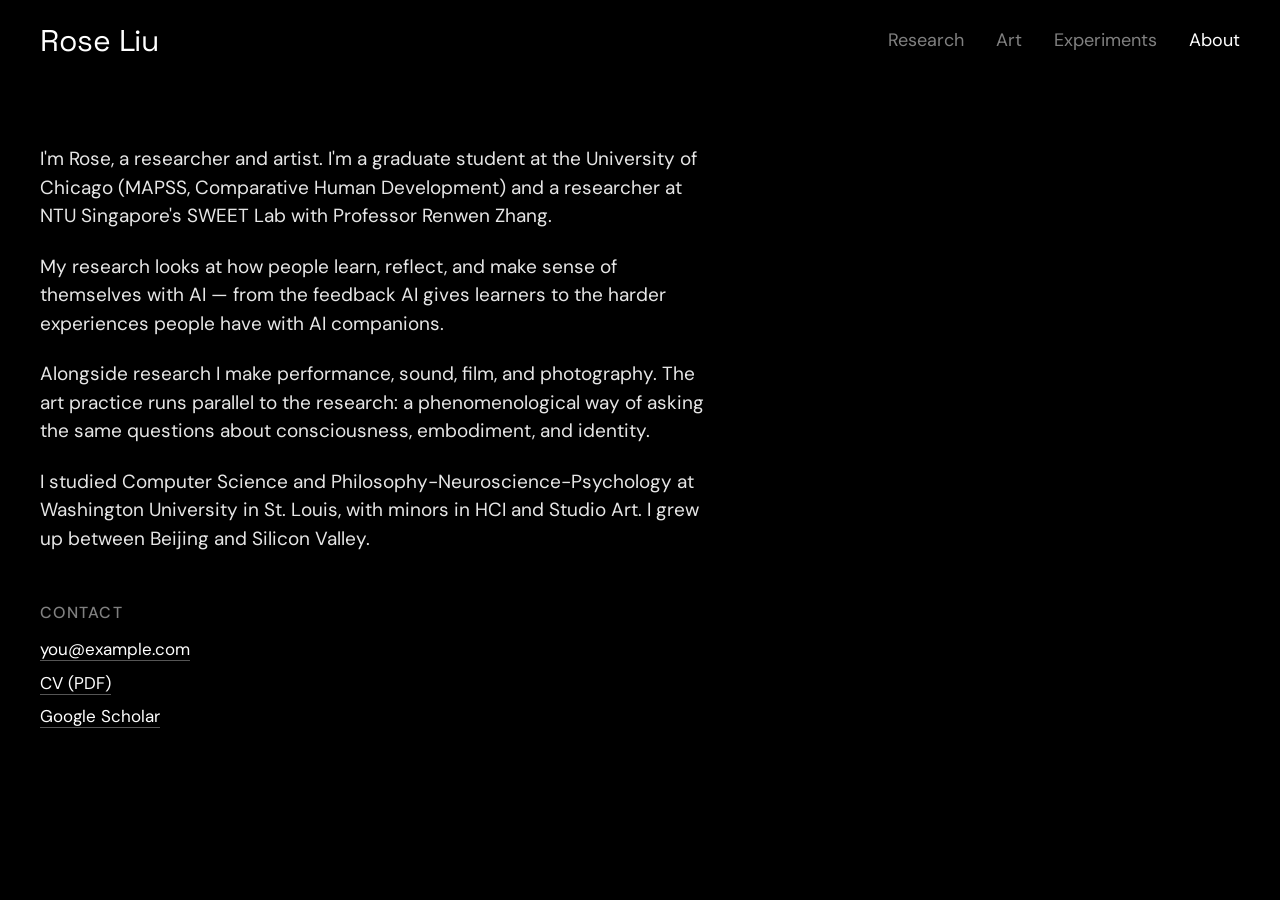
==== about/index.html @ 8718e039 "Add files via upload" ====
<!DOCTYPE html>
<html lang="en">
<head>
  <meta charset="utf-8">
  <meta name="viewport" content="width=device-width, initial-scale=1">
  <title>Rose Liu — About</title>
  <link rel="preconnect" href="https://fonts.googleapis.com">
  <link rel="preconnect" href="https://fonts.gstatic.com" crossorigin>
  <link href="https://fonts.googleapis.com/css2?family=DM+Sans:opsz,wght@9..40,300;9..40,400;9..40,500;9..40,600&family=Space+Grotesk:wght@400&display=swap" rel="stylesheet">
  <link rel="stylesheet" href="../style.css">
</head>
<body>
  <header class="site-header">
    <a class="name" href="../">Rose Liu</a>
    <nav class="site-nav">
      <a href="../">Research</a>
      <a href="../art/">Art</a>
      <a href="../experiments/">Experiments</a>
      <a href="./" class="current">About</a>
    </nav>
  </header>

  <main class="about">
    <p>I'm Rose, a researcher and artist. I'm a graduate student at the University of Chicago (MAPSS, Comparative Human Development) and a researcher at NTU Singapore's SWEET Lab with Professor Renwen Zhang.</p>
    <p>My research looks at how people learn, reflect, and make sense of themselves with AI — from the feedback AI gives learners to the harder experiences people have with AI companions.</p>
    <p>Alongside research I make performance, sound, film, and photography. The art practice runs parallel to the research: a phenomenological way of asking the same questions about consciousness, embodiment, and identity.</p>
    <p>I studied Computer Science and Philosophy-Neuroscience-Psychology at Washington University in St. Louis, with minors in HCI and Studio Art. I grew up between Beijing and Silicon Valley.</p>

    <h2>Contact</h2>
    <ul>
      <li><a href="mailto:you@example.com">you@example.com</a></li>
      <li><a href="#">CV (PDF)</a></li>
      <li><a href="#">Google Scholar</a></li>
    </ul>
  </main>
</body>
</html>
---- style.css ----
/* Rose Liu — personal site */
:root {
  --bg: #000;
  --fg: #fff;
  --muted: #b8b8b8;
  --dim: #808080;
  --line: #2a2a2a;
}

* { box-sizing: border-box; margin: 0; padding: 0; }

html { scroll-behavior: smooth; }

body {
  background: var(--bg);
  color: var(--fg);
  font-family: "DM Sans", system-ui, -apple-system, "Segoe UI", sans-serif;
  -webkit-font-smoothing: antialiased;
  line-height: 1.5;
}

a { color: inherit; text-decoration: none; }
img, video { display: block; max-width: 100%; }

/* ---------- Header ---------- */
.site-header {
  position: sticky;
  top: 0;
  z-index: 10;
  height: 81px;
  display: flex;
  align-items: center;
  padding-left: clamp(24px, 18vw, 202px);
  background: rgba(0, 0, 0, 0.55);
  backdrop-filter: blur(14px);
  -webkit-backdrop-filter: blur(14px);
}
.site-header .name {
  font-family: "Space Grotesk", "DM Sans", sans-serif;
  font-size: 30px;
  font-weight: 400;
  letter-spacing: -0.01em;
}

/* ---------- Home ---------- */
.hero {
  width: 100%;
  height: 470px;
  object-fit: cover;
  background: #000;
}

.filters {
  display: flex;
  flex-wrap: wrap;
  gap: 12px 38px;
  padding: 18px 40px 0;
  font-size: 20px;
}
.filters button {
  background: none;
  border: 0;
  color: var(--dim);
  font: inherit;
  cursor: pointer;
  transition: color 0.2s;
}
.filters button:hover,
.filters button.active { color: var(--fg); }

.grid {
  display: grid;
  grid-template-columns: repeat(2, minmax(0, 1fr));
  gap: 110px 53px;
  padding: 140px 40px 120px;
}
.card { display: block; }
.card .media {
  width: 100%;
  aspect-ratio: 489 / 325;
  object-fit: cover;
  background: #000;
}
.card .media.contain { object-fit: contain; }
.card h3 {
  margin-top: 40px;
  font-size: 18px;
  font-weight: 600;
  white-space: nowrap;
  overflow: hidden;
  text-overflow: ellipsis;
}
.card p {
  font-size: 14px;
  color: #d9d9d9;
}
a.card:hover .media { opacity: 0.85; transition: opacity 0.2s; }
.card.hidden { display: none; }

/* ---------- Case study ---------- */
.case {
  max-width: 900px;
  margin: 0 auto;
  padding: 66px 24px 120px;
}
.case h1 { font-size: 32px; font-weight: 500; }
.case .subtitle {
  margin-top: 12px;
  font-size: 22px;
  font-weight: 300;
  color: #d9d9d9;
}
.case .lede {
  margin-top: 40px;
  font-size: 18px;
  font-weight: 400;
}
.meta {
  display: grid;
  grid-template-columns: repeat(4, 1fr);
  gap: 24px;
  margin-top: 54px;
  padding-bottom: 60px;
  border-bottom: 1px solid var(--line);
}
.meta h4 { font-size: 16px; font-weight: 500; font-style: italic; }
.meta p { font-size: 16px; color: var(--muted); }
.meta .collab { color: var(--dim); }

.case section { margin-top: 64px; }
.case h2 { font-size: 30px; font-weight: 500; margin-bottom: 24px; }
.case section p,
.case section li { font-size: 18px; margin-bottom: 16px; }
.case section ul { padding-left: 22px; margin-bottom: 24px; }
.case h3 { font-size: 20px; font-weight: 600; margin: 32px 0 12px; }
.case .figure { margin: 40px auto; width: 100%; }

.quotes { display: grid; gap: 16px; margin-top: 16px; }
.quotes blockquote {
  border-left: 2px solid #555;
  padding: 4px 0 4px 18px;
  color: #d9d9d9;
  font-style: italic;
  font-size: 17px;
}

.impl-item { margin-top: 28px; }
.impl-item h3 { margin: 0 0 8px; }
.impl-item h3::before { content: "| "; color: var(--dim); }

.demos {
  display: flex;
  justify-content: center;
  gap: 24px;
  margin-top: 40px;
}
.demos video { height: 361px; width: auto; border-radius: 12px; }

.back {
  display: inline-block;
  margin-top: 80px;
  color: var(--muted);
  font-size: 16px;
}
.back:hover { color: var(--fg); }

/* ---------- Responsive ---------- */
@media (max-width: 760px) {
  .hero { height: 300px; }
  .grid { grid-template-columns: 1fr; gap: 64px; padding: 64px 20px 80px; }
  .filters { padding: 18px 20px 0; font-size: 17px; gap: 8px 22px; }
  .card h3 { margin-top: 20px; white-space: normal; }
  .meta { grid-template-columns: repeat(2, 1fr); }
  .demos video { height: 280px; }
}

/* ---------- Nav (v2) ---------- */
.site-header { justify-content: space-between; padding-right: 40px; }
.site-nav { display: flex; gap: 32px; font-size: 18px; }
.site-nav a { color: var(--dim); transition: color 0.2s; }
.site-nav a:hover, .site-nav a.current { color: var(--fg); }

.page-intro { padding: 56px 40px 0; max-width: 820px; }
.page-intro h1 { font-size: 32px; font-weight: 500; }
.page-intro p { margin-top: 14px; font-size: 18px; color: #d9d9d9; }
.page-intro + .grid { padding-top: 72px; }

/* text-only research list */
.list { padding: 72px 40px 120px; max-width: 980px; }
.list-item { padding: 28px 0; border-top: 1px solid var(--line); display: grid; grid-template-columns: 180px 1fr; gap: 24px; }
.list-item:last-child { border-bottom: 1px solid var(--line); }
.list-item .tag { color: var(--dim); font-size: 14px; padding-top: 3px; }
.list-item h3 { font-size: 20px; font-weight: 600; }
.list-item p { font-size: 15px; color: #d9d9d9; margin-top: 6px; }
.section-label { padding: 80px 40px 0; font-size: 20px; color: var(--dim); }

.placeholder {
  width: 100%; aspect-ratio: 489 / 325; background: #111;
  border: 1px dashed #333; display: flex; align-items: center; justify-content: center;
  color: #555; font-size: 14px;
}

/* about */
.about { max-width: 760px; padding: 64px 40px 120px; }
.about p { font-size: 19px; margin-bottom: 22px; color: #e6e6e6; }
.about h2 { font-size: 16px; font-weight: 500; color: var(--dim); margin: 48px 0 12px; text-transform: uppercase; letter-spacing: 0.08em; }
.about ul { list-style: none; }
.about li { font-size: 17px; margin-bottom: 8px; }
.about a { border-bottom: 1px solid #555; }
.about a:hover { border-color: #fff; }

@media (max-width: 760px) {
  .site-header { flex-direction: column; justify-content: center; align-items: flex-start; height: auto; padding: 14px 20px; gap: 6px; }
  .site-header .name { font-size: 24px; }
  .site-nav { gap: 20px; font-size: 16px; }
  .page-intro, .list, .about, .section-label { padding-left: 20px; padding-right: 20px; }
  .list-item { grid-template-columns: 1fr; gap: 6px; }
}
.site-header { padding-left: 40px; }
.grid:has(+ .section-label) { padding-bottom: 0; }
.section-label { padding-top: 96px; }
.section-label + .list { padding-top: 24px; }
@media (max-width: 760px) { .site-header { padding-left: 20px; } }
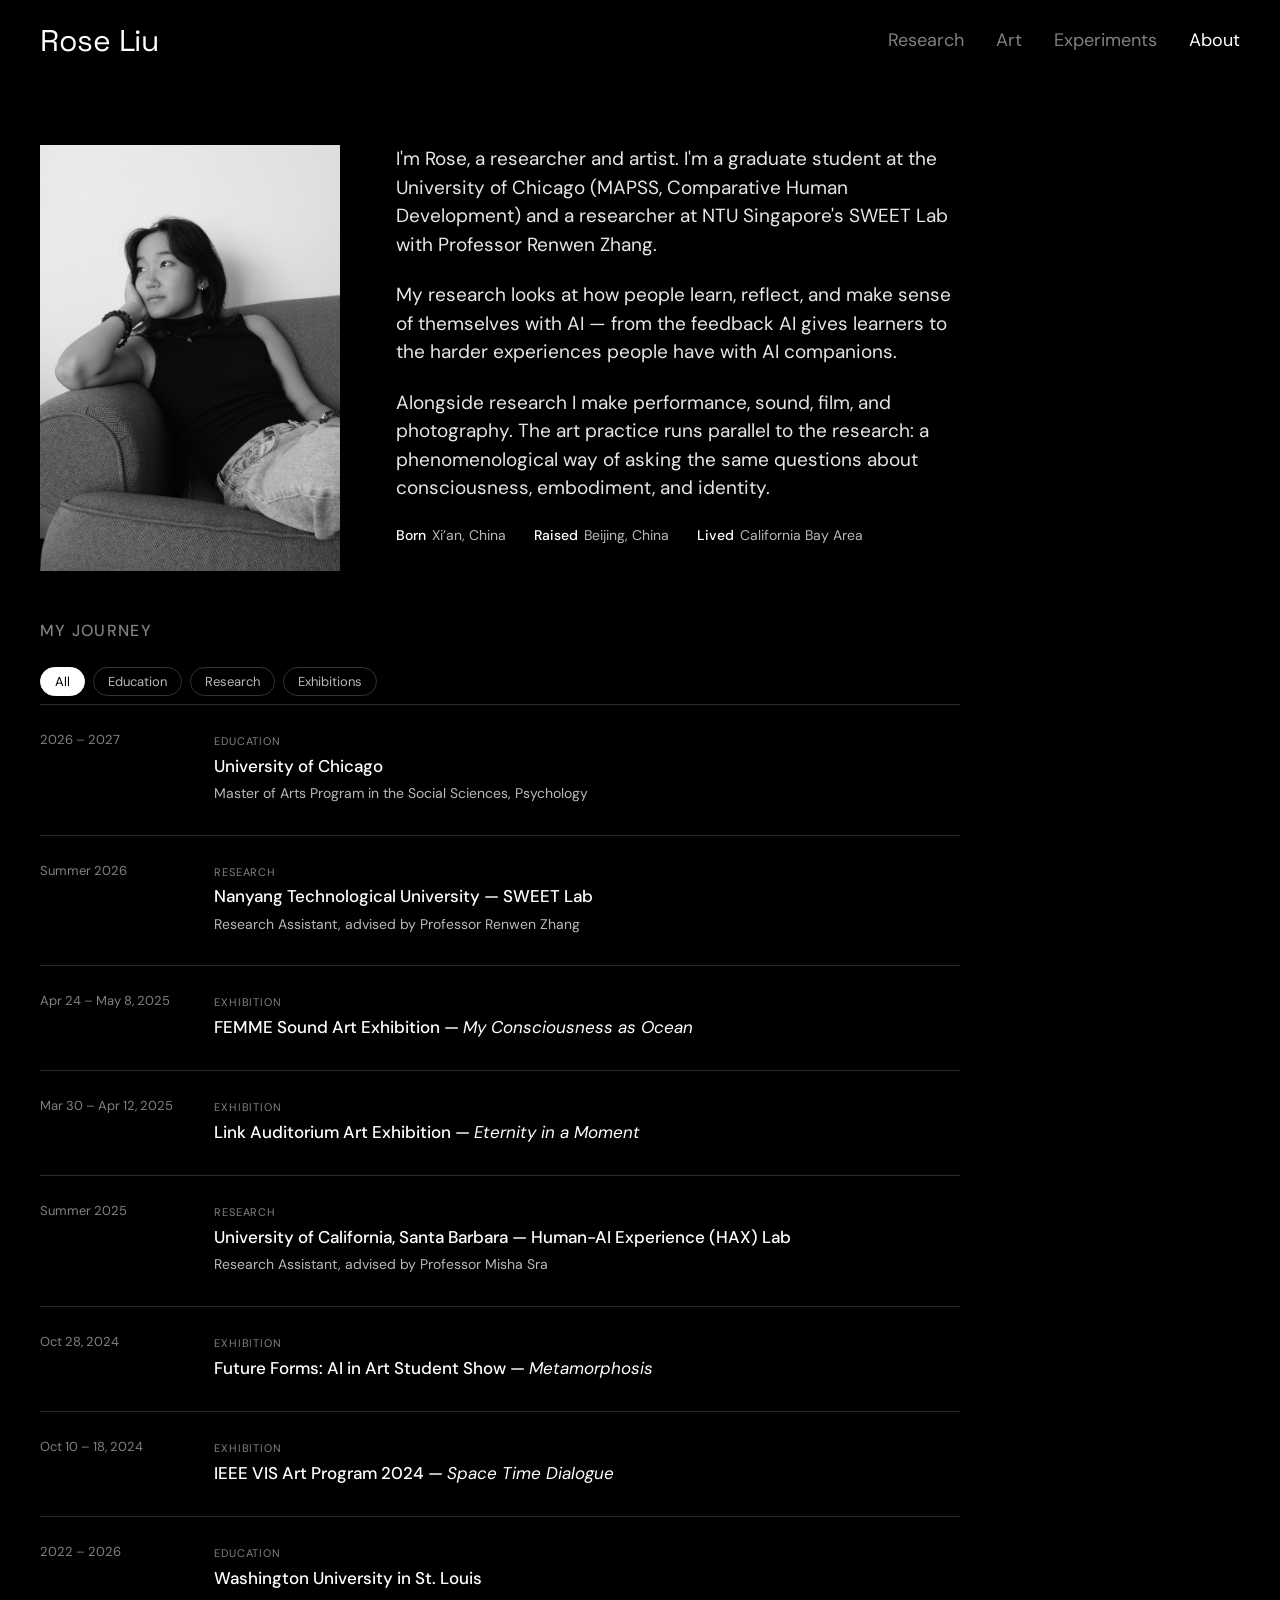
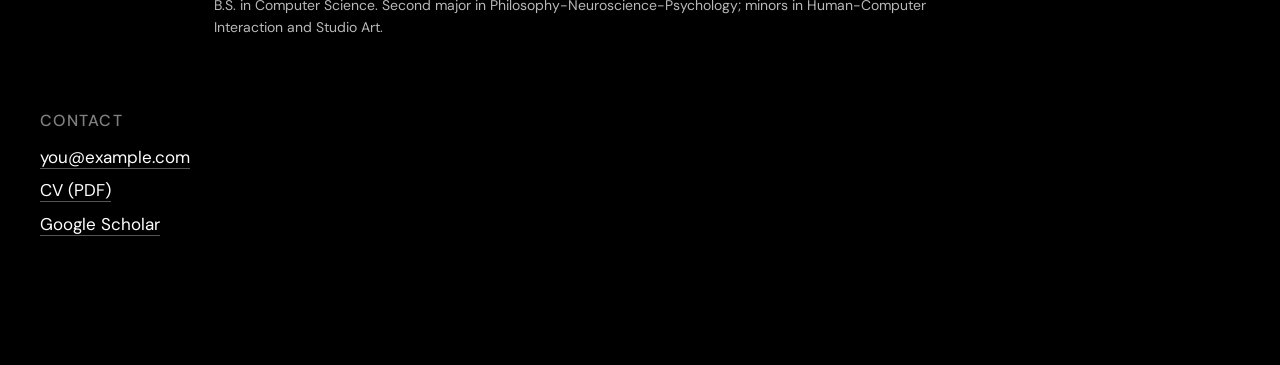
==== commit 4b567ce7: "About: portrait and My Journey timeline" ====
--- a/about/index.html
+++ b/about/index.html
@@ -6,8 +6,8 @@
   <title>Rose Liu — About</title>
   <link rel="preconnect" href="https://fonts.googleapis.com">
   <link rel="preconnect" href="https://fonts.gstatic.com" crossorigin>
-  <link href="https://fonts.googleapis.com/css2?family=DM+Sans:opsz,wght@9..40,300;9..40,400;9..40,500;9..40,600&family=Space+Grotesk:wght@400&display=swap" rel="stylesheet">
-  <link rel="stylesheet" href="../style.css">
+  <link href="https://fonts.googleapis.com/css2?family=DM+Sans:ital,opsz,wght@0,9..40,300;0,9..40,400;0,9..40,500;0,9..40,600;1,9..40,400&family=Space+Grotesk:wght@400&display=swap" rel="stylesheet">
+  <link rel="stylesheet" href="../style.css?v=4">
 </head>
 <body>
   <header class="site-header">
@@ -20,11 +20,92 @@
     </nav>
   </header>
 
-  <main class="about">
-    <p>I'm Rose, a researcher and artist. I'm a graduate student at the University of Chicago (MAPSS, Comparative Human Development) and a researcher at NTU Singapore's SWEET Lab with Professor Renwen Zhang.</p>
-    <p>My research looks at how people learn, reflect, and make sense of themselves with AI — from the feedback AI gives learners to the harder experiences people have with AI companions.</p>
-    <p>Alongside research I make performance, sound, film, and photography. The art practice runs parallel to the research: a phenomenological way of asking the same questions about consciousness, embodiment, and identity.</p>
-    <p>I studied Computer Science and Philosophy-Neuroscience-Psychology at Washington University in St. Louis, with minors in HCI and Studio Art. I grew up between Beijing and Silicon Valley.</p>
+  <main class="about wide">
+    <div class="about-top">
+      <img src="../assets/portrait.jpg" alt="Portrait of Rose Liu">
+      <div class="bio">
+        <p>I'm Rose, a researcher and artist. I'm a graduate student at the University of Chicago (MAPSS, Comparative Human Development) and a researcher at NTU Singapore's SWEET Lab with Professor Renwen Zhang.</p>
+        <p>My research looks at how people learn, reflect, and make sense of themselves with AI — from the feedback AI gives learners to the harder experiences people have with AI companions.</p>
+        <p>Alongside research I make performance, sound, film, and photography. The art practice runs parallel to the research: a phenomenological way of asking the same questions about consciousness, embodiment, and identity.</p>
+        <div class="places">
+          <span><b>Born</b>Xi’an, China</span>
+          <span><b>Raised</b>Beijing, China</span>
+          <span><b>Lived</b>California Bay Area</span>
+        </div>
+      </div>
+    </div>
+
+    <h2>My Journey</h2>
+    <div class="journey">
+      <div class="journey-filters" role="group" aria-label="Filter journey">
+        <button class="active" data-k="all">All</button>
+        <button data-k="edu">Education</button>
+        <button data-k="research">Research</button>
+        <button data-k="exhibit">Exhibitions</button>
+      </div>
+      <ol class="tl">
+        <li data-k="edu">
+          <span class="when">2026 – 2027</span>
+          <div>
+            <span class="kind">Education</span>
+            <h3>University of Chicago</h3>
+            <p>Master of Arts Program in the Social Sciences, Psychology</p>
+          </div>
+        </li>
+        <li data-k="research">
+          <span class="when">Summer 2026</span>
+          <div>
+            <span class="kind">Research</span>
+            <h3>Nanyang Technological University — SWEET Lab</h3>
+            <p>Research Assistant, advised by Professor Renwen Zhang</p>
+          </div>
+        </li>
+        <li data-k="exhibit">
+          <span class="when">Apr 24 – May 8, 2025</span>
+          <div>
+            <span class="kind">Exhibition</span>
+            <h3>FEMME Sound Art Exhibition — <em>My Consciousness as Ocean</em></h3>
+          </div>
+        </li>
+        <li data-k="exhibit">
+          <span class="when">Mar 30 – Apr 12, 2025</span>
+          <div>
+            <span class="kind">Exhibition</span>
+            <h3>Link Auditorium Art Exhibition — <em>Eternity in a Moment</em></h3>
+          </div>
+        </li>
+        <li data-k="research">
+          <span class="when">Summer 2025</span>
+          <div>
+            <span class="kind">Research</span>
+            <h3>University of California, Santa Barbara — Human-AI Experience (HAX) Lab</h3>
+            <p>Research Assistant, advised by Professor Misha Sra</p>
+          </div>
+        </li>
+        <li data-k="exhibit">
+          <span class="when">Oct 28, 2024</span>
+          <div>
+            <span class="kind">Exhibition</span>
+            <h3>Future Forms: AI in Art Student Show — <em>Metamorphosis</em></h3>
+          </div>
+        </li>
+        <li data-k="exhibit">
+          <span class="when">Oct 10 – 18, 2024</span>
+          <div>
+            <span class="kind">Exhibition</span>
+            <h3>IEEE VIS Art Program 2024 — <em>Space Time Dialogue</em></h3>
+          </div>
+        </li>
+        <li data-k="edu">
+          <span class="when">2022 – 2026</span>
+          <div>
+            <span class="kind">Education</span>
+            <h3>Washington University in St. Louis</h3>
+            <p>B.S. in Computer Science. Second major in Philosophy-Neuroscience-Psychology; minors in Human-Computer Interaction and Studio Art.</p>
+          </div>
+        </li>
+      </ol>
+    </div>
 
     <h2>Contact</h2>
     <ul>
@@ -33,5 +114,14 @@
       <li><a href="#">Google Scholar</a></li>
     </ul>
   </main>
+
+  <script>
+    const fb = document.querySelectorAll('.journey-filters button');
+    const rows = document.querySelectorAll('.tl li');
+    fb.forEach(b => b.addEventListener('click', () => {
+      fb.forEach(x => x.classList.toggle('active', x === b));
+      rows.forEach(r => r.hidden = b.dataset.k !== 'all' && r.dataset.k !== b.dataset.k);
+    }));
+  </script>
 </body>
 </html>
--- a/style.css
+++ b/style.css
@@ -221,3 +221,85 @@
 .section-label { padding-top: 96px; }
 .section-label + .list { padding-top: 24px; }
 @media (max-width: 760px) { .site-header { padding-left: 20px; } }
+
+/* ---------- Art works (v3) ---------- */
+.works-grid { padding-top: 64px; gap: 72px 53px; }
+.works-grid .card .media { aspect-ratio: auto; height: auto; }
+.works-grid .card h3 { margin-top: 20px; }
+.works-grid .card p { color: var(--muted); font-size: 13px; }
+
+.work-hero { width: 100%; max-height: 82vh; object-fit: cover; }
+.work-hero.contain { object-fit: contain; max-height: none; }
+.work-hero.video { max-width: 800px; margin: 0 auto; max-height: none; }
+.work { padding: 56px 50px 120px; max-width: 1110px; }
+.work h1 { font-size: 36px; font-weight: 600; letter-spacing: 0.01em; }
+.work .meta-lines { margin-top: 16px; font-size: 14px; color: var(--muted); line-height: 1.6; }
+.work audio { width: 100%; margin-top: 40px; }
+.work .label { margin: 56px 0 18px; font-size: 12px; letter-spacing: 0.08em; text-transform: uppercase; color: var(--muted); }
+.work .statement p { font-size: 16px; line-height: 1.65; margin-bottom: 22px; color: #e6e6e6; }
+.work .credit p { font-size: 13px; color: var(--muted); line-height: 1.6; }
+.gallery { display: grid; grid-template-columns: repeat(2, minmax(0, 1fr)); gap: 18px; padding: 0 50px 120px; }
+.gallery img { width: 100%; height: auto; }
+
+/* experiments gallery */
+.exp-grid { display: grid; grid-template-columns: repeat(2, minmax(0, 1fr)); gap: 24px; padding: 64px 40px 40px; }
+.exp-grid > * { width: 100%; aspect-ratio: 511 / 260; object-fit: cover; background: #000; }
+
+@media (max-width: 760px) {
+  .work { padding: 40px 20px 80px; }
+  .work h1 { font-size: 28px; }
+  .gallery, .exp-grid { grid-template-columns: 1fr; padding-left: 20px; padding-right: 20px; }
+}
+
+/* ---------- Experiments lightbox (v4) ---------- */
+.exp-item { position: relative; margin: 0; cursor: zoom-in; overflow: hidden; background: #000; aspect-ratio: 511 / 260; }
+.exp-grid > .exp-item { aspect-ratio: 511 / 260; }
+.exp-item > video, .exp-item > img { width: 100%; height: 100%; object-fit: cover; transition: transform .4s ease, opacity .3s; }
+.exp-item:hover > video, .exp-item:hover > img { transform: scale(1.02); opacity: .9; }
+.exp-item figcaption { display: none; }
+.exp-item:focus-visible { outline: 1px solid #fff; outline-offset: 3px; }
+
+.lightbox { position: fixed; inset: 0; z-index: 100; background: rgba(0,0,0,.94); display: none;
+  flex-direction: column; align-items: center; justify-content: center; padding: 48px 24px; cursor: zoom-out; }
+.lightbox.open { display: flex; }
+.lightbox .lb-media { max-width: min(1200px, 92vw); max-height: 74vh; }
+.lightbox .lb-media > * { max-width: 100%; max-height: 74vh; display: block; margin: 0 auto; }
+.lightbox .lb-cap { max-width: 640px; margin-top: 22px; text-align: center; cursor: auto; }
+.lightbox .lb-cap strong { display: block; font-size: 17px; font-weight: 500; }
+.lightbox .lb-cap span { display: block; margin-top: 6px; font-size: 14px; color: var(--muted); line-height: 1.6; }
+.lightbox .lb-btn { position: absolute; background: none; border: 0; color: #aaa; font: 300 34px/1 "DM Sans", sans-serif; cursor: pointer; padding: 12px; }
+.lightbox .lb-btn:hover { color: #fff; }
+.lb-close { top: 14px; right: 18px; }
+.lb-prev { left: 12px; top: 50%; transform: translateY(-50%); }
+.lb-next { right: 12px; top: 50%; transform: translateY(-50%); }
+
+/* ---------- About: profile + journey (v4) ---------- */
+.about-top { display: grid; grid-template-columns: 300px 1fr; gap: 56px; align-items: start; }
+.about-top img { width: 100%; height: auto; }
+.about-top .bio p:first-child { margin-top: 0; }
+.places { display: flex; flex-wrap: wrap; gap: 10px 28px; margin-top: 8px; font-size: 14px; color: var(--muted); }
+.places b { color: var(--fg); font-weight: 500; margin-right: 6px; }
+
+.journey { margin-top: 24px; }
+.journey-filters { display: flex; gap: 8px; flex-wrap: wrap; margin-bottom: 8px; }
+.journey-filters button { background: none; border: 1px solid #333; color: var(--muted); border-radius: 999px;
+  padding: 5px 14px; font: 13px "DM Sans", sans-serif; cursor: pointer; transition: all .2s; }
+.journey-filters button:hover { border-color: #777; color: #fff; }
+.journey-filters button.active { background: #fff; border-color: #fff; color: #000; }
+.tl { list-style: none; }
+.tl li { display: grid; grid-template-columns: 150px 1fr; gap: 24px; padding: 22px 0; border-top: 1px solid var(--line); }
+.tl li[hidden] { display: none; }
+.tl .when { font-size: 13px; color: var(--dim); padding-top: 3px; }
+.tl .kind { display: inline-block; font-size: 11px; letter-spacing: .08em; text-transform: uppercase; color: var(--dim); margin-bottom: 4px; }
+.tl h3 { font-size: 17px; font-weight: 500; }
+.tl h3 em { font-style: italic; font-weight: 400; }
+.tl p { font-size: 14px !important; color: var(--muted) !important; margin: 4px 0 0 !important; line-height: 1.55; }
+
+.about.wide { max-width: 1000px; }
+
+@media (max-width: 760px) {
+  .about-top { grid-template-columns: 1fr; gap: 28px; }
+  .about-top img { max-width: 260px; }
+  .tl li { grid-template-columns: 1fr; gap: 4px; }
+  .lb-prev, .lb-next { top: auto; bottom: 10px; transform: none; }
+}
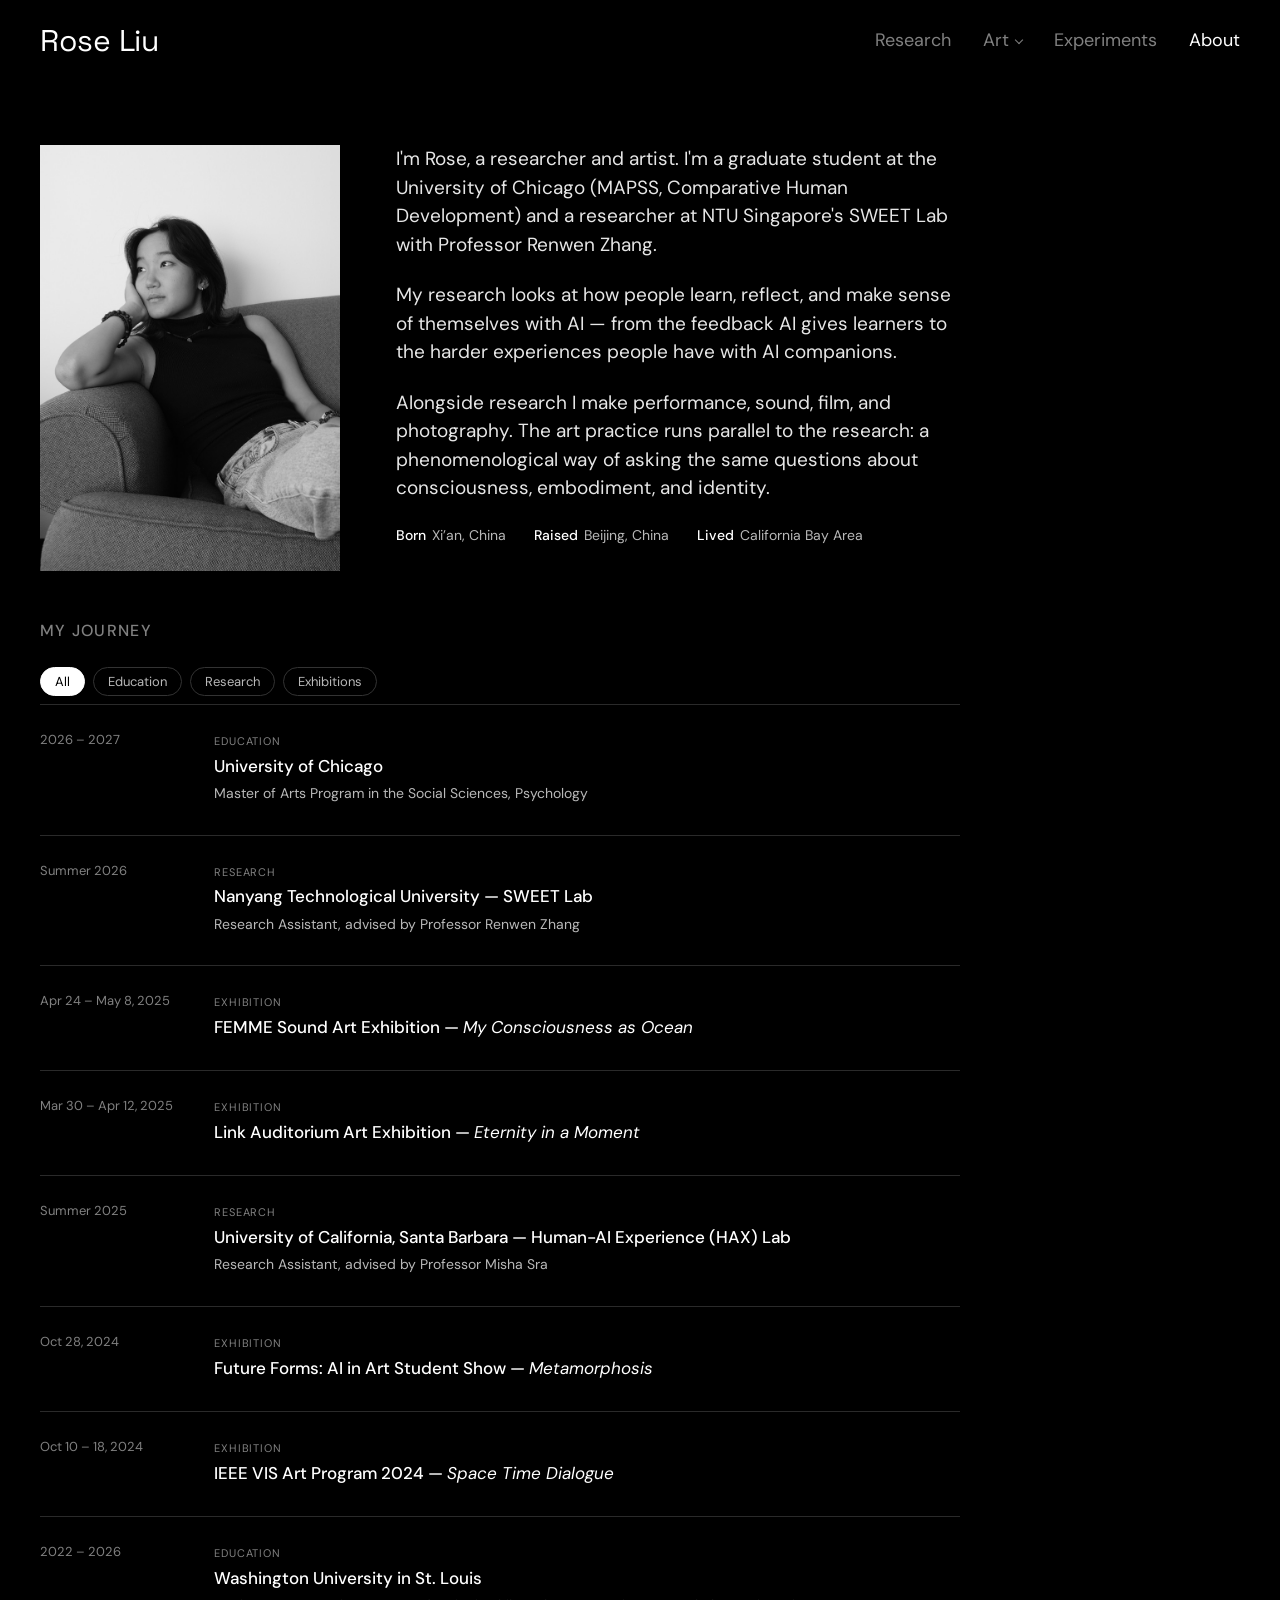
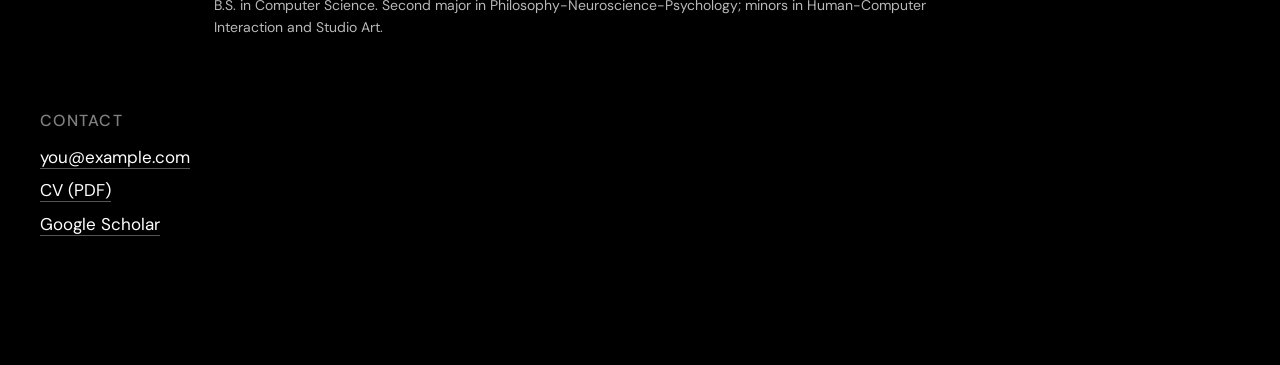
==== commit e8d41e1e: "Update about page" ====
--- a/about/index.html
+++ b/about/index.html
@@ -7,16 +7,23 @@
   <link rel="preconnect" href="https://fonts.googleapis.com">
   <link rel="preconnect" href="https://fonts.gstatic.com" crossorigin>
   <link href="https://fonts.googleapis.com/css2?family=DM+Sans:ital,opsz,wght@0,9..40,300;0,9..40,400;0,9..40,500;0,9..40,600;1,9..40,400&family=Space+Grotesk:wght@400&display=swap" rel="stylesheet">
-  <link rel="stylesheet" href="../style.css?v=4">
+  <link rel="stylesheet" href="../style.css?v=5">
 </head>
 <body>
   <header class="site-header">
     <a class="name" href="../">Rose Liu</a>
     <nav class="site-nav">
       <a href="../">Research</a>
-      <a href="../art/">Art</a>
+      <div class="nav-drop">
+        <button class="nav-drop-btn" aria-haspopup="true" aria-expanded="false">Art</button>
+        <div class="nav-menu">
+          <a href="../works/">Film &amp; Sound</a>
+          <a href="../stills/">Photography</a>
+          <a href="../editorial/">Editorials</a>
+        </div>
+      </div>
       <a href="../experiments/">Experiments</a>
-      <a href="./" class="current">About</a>
+      <a href="../about/" class="current">About</a>
     </nav>
   </header>
 
@@ -123,5 +130,6 @@
       rows.forEach(r => r.hidden = b.dataset.k !== 'all' && r.dataset.k !== b.dataset.k);
     }));
   </script>
+  <script src="../site.js?v=5"></script>
 </body>
 </html>
--- a/style.css
+++ b/style.css
@@ -303,3 +303,58 @@
   .tl li { grid-template-columns: 1fr; gap: 4px; }
   .lb-prev, .lb-next { top: auto; bottom: 10px; transform: none; }
 }
+
+/* ---------- Art dropdown (v5) ---------- */
+.nav-drop { position: relative; }
+.nav-drop-btn { background: none; border: 0; padding: 0; font: inherit; color: var(--dim); cursor: pointer; transition: color .2s; }
+.nav-drop-btn::after { content: ""; display: inline-block; width: 5px; height: 5px; margin-left: 7px; vertical-align: 3px;
+  border-right: 1.5px solid currentColor; border-bottom: 1.5px solid currentColor; transform: rotate(45deg); }
+.nav-drop-btn:hover, .nav-drop-btn.current, .nav-drop.open .nav-drop-btn { color: var(--fg); }
+.nav-menu { position: absolute; top: 100%; left: -16px; padding-top: 14px; display: none; min-width: 180px; z-index: 20; }
+.nav-menu::before { content: ""; position: absolute; inset: 14px 0 0; background: rgba(12,12,12,.96); border: 1px solid #222;
+  backdrop-filter: blur(14px); -webkit-backdrop-filter: blur(14px); z-index: -1; }
+.nav-menu a { display: block; padding: 10px 16px; font-size: 15px; color: var(--muted); white-space: nowrap; }
+.nav-menu a:first-child { padding-top: 14px; }
+.nav-menu a:last-child { padding-bottom: 14px; }
+.nav-menu a:hover { color: var(--fg); }
+.nav-drop.open .nav-menu { display: block; }
+@media (hover: hover) { .nav-drop:hover .nav-menu, .nav-drop:focus-within .nav-menu { display: block; } }
+
+/* lightbox items in general */
+.lb-item { margin: 0; cursor: zoom-in; }
+.lb-item:focus-visible { outline: 1px solid #fff; outline-offset: 3px; }
+.lb-item img { transition: opacity .3s; }
+.lb-item:hover img { opacity: .88; }
+
+/* ---------- Photography (stills) ---------- */
+.stills { max-width: 1060px; margin: 0 auto; padding: 48px 40px 120px; display: grid; gap: 22px; }
+.stills-row { display: grid; gap: 22px; }
+.stills-row.p { grid-template-columns: repeat(4, minmax(0, 1fr)); }
+.stills-row.l { grid-template-columns: repeat(3, minmax(0, 1fr)); }
+.stills-row img { width: 100%; height: 100%; object-fit: cover; }
+.stills-row.p img { aspect-ratio: 235 / 300; }
+.stills-row.l img { aspect-ratio: 3 / 2; }
+
+/* ---------- Editorials ---------- */
+.ed-set { padding: 56px 40px 0; }
+.ed-set:last-of-type { padding-bottom: 120px; }
+.ed-set h2 { font-size: 22px; font-weight: 500; margin-bottom: 20px; }
+.ed-track { display: flex; gap: 20px; overflow-x: auto; scroll-snap-type: x mandatory; padding-bottom: 14px;
+  scrollbar-width: thin; scrollbar-color: #444 transparent; }
+.ed-track .lb-item { flex: 0 0 min(1100px, 86vw); scroll-snap-align: start; }
+.ed-track img { width: 100%; height: auto; }
+
+@media (max-width: 760px) {
+  .nav-menu { left: -12px; }
+  .stills { padding: 32px 20px 80px; gap: 12px; }
+  .stills-row { gap: 12px; }
+  .stills-row.p { grid-template-columns: repeat(2, minmax(0, 1fr)); }
+  .stills-row.l { grid-template-columns: 1fr; }
+  .ed-set { padding: 40px 20px 0; }
+  .ed-track .lb-item { flex-basis: 90vw; }
+}
+/* dropdown: solid panel */
+.nav-menu { top: calc(100% + 12px); padding: 6px 0; background: #0c0c0c; border: 1px solid #262626; }
+.nav-menu::before { content: none; }
+.nav-menu a, .nav-menu a:first-child, .nav-menu a:last-child { padding: 10px 16px; }
+.nav-drop::after { content: ""; position: absolute; left: -16px; right: -16px; top: 100%; height: 14px; }
